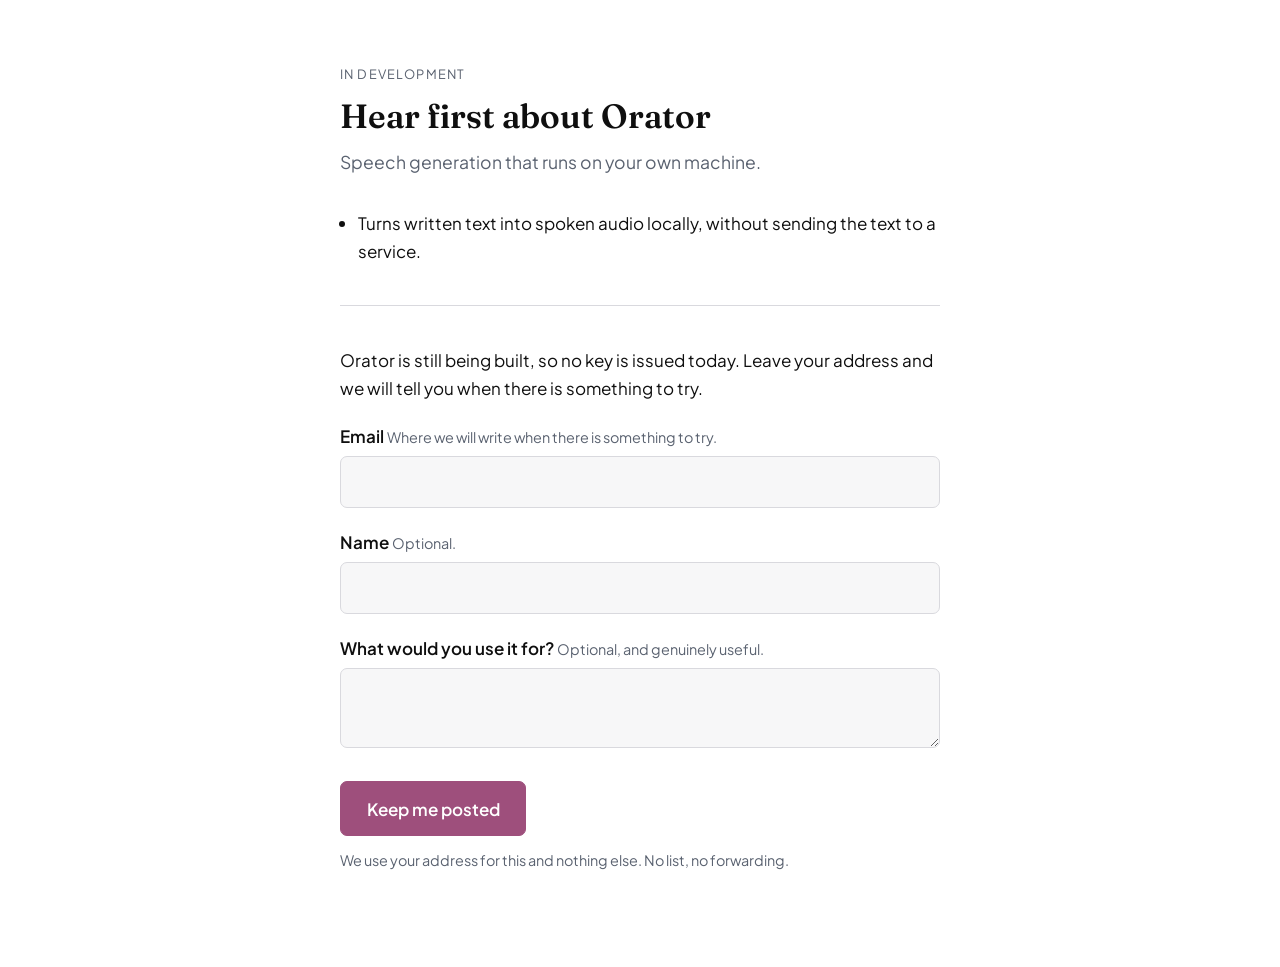
==== beta/index.html @ ea709037 "Beta pages, the consulting block, and attributions that match the build Beta access, one page per pr" ====
<!doctype html>
<html lang="en">
<head>
<meta charset="utf-8">
<meta name="viewport" content="width=device-width, initial-scale=1">
<!-- Unlisted by design: reachable only to someone given the link. -->
<meta name="robots" content="noindex, nofollow">
<title>Orator beta access</title>
<link rel="preconnect" href="https://fonts.googleapis.com">
<link rel="preconnect" href="https://fonts.gstatic.com" crossorigin>
<link href="https://fonts.googleapis.com/css2?family=Plus+Jakarta+Sans:ital,wght@0,400;0,600;0,700&family=Fraunces:ital,opsz,wght,SOFT@0,9..144,400,0;0,9..144,600,0&display=swap" rel="stylesheet">
<style>
  :root {
    --accent: #9E4F7C;
    --text: #0F0F0F; --muted: #5A6270; --bg: #FFFFFF;
    --surface: #F7F7F8; --border: #D9D9DE;
    --font: 'Plus Jakarta Sans', -apple-system, BlinkMacSystemFont, sans-serif;
    --display: 'Fraunces', Georgia, serif;
  }
  @media (prefers-color-scheme: dark) {
    :root { --text:#F2F0F6; --muted:#B6BCC6; --bg:#141419; --surface:#1E1E25; --border:#33333D; }
  }
  * { box-sizing: border-box; }
  body { margin:0; background:var(--bg); color:var(--text); font:400 17px/1.65 var(--font); }
  .skip { position:absolute; left:-9999px; }
  .skip:focus { left:1rem; top:1rem; position:fixed; background:var(--bg); color:var(--text);
                padding:.75rem 1rem; border:2px solid var(--accent); border-radius:6px; z-index:10; }
  main { max-width: 640px; margin:0 auto; padding: 4rem 1.25rem 5rem; }
  .eyebrow { font-size:.8rem; letter-spacing:.09em; text-transform:uppercase;
             color:var(--muted); margin:0 0 .75rem; }
  h1 { font-family:var(--display); font-size:2.1rem; line-height:1.15; margin:0 0 .75rem; font-weight:600; }
  .lede { font-size:1.1rem; color:var(--muted); margin:0 0 2rem; }
  ul { padding-left:1.15rem; margin:0 0 2rem; }
  li { margin-bottom:.6rem; }
  hr { border:0; border-top:1px solid var(--border); margin:2.5rem 0; }
  label { display:block; font-weight:600; margin:1.25rem 0 .35rem; }
  .hint { font-weight:400; color:var(--muted); font-size:.9rem; }
  input, textarea, select { width:100%; padding:.7rem .8rem; font:inherit; color:inherit;
    background:var(--surface); border:1px solid var(--border); border-radius:7px; }
  input:focus-visible, textarea:focus-visible, select:focus-visible, button:focus-visible {
    outline:3px solid var(--accent); outline-offset:2px; }
  textarea { min-height:5rem; resize:vertical; }
  button { margin-top:1.6rem; padding:.8rem 1.6rem; font:inherit; font-weight:600;
    border:1px solid var(--accent); border-radius:7px; background:var(--accent); color:#fff; cursor:pointer; }
  .fine { color:var(--muted); font-size:.9rem; margin-top:.8rem; }
  .hp { position:absolute; left:-9999px; width:1px; height:1px; overflow:hidden; }
  .msg { padding:.9rem 1rem; border:1px solid var(--accent); border-radius:7px; margin-bottom:1.5rem; }
  [hidden] { display:none !important; }
</style>
</head>
<body>
<a class="skip" href="#form">Skip to the form</a>
<main>
  <p class="eyebrow">In development</p>
  <h1>Hear first about Orator</h1>
  <p class="lede">Speech generation that runs on your own machine.</p>

  <ul>
    <li>Turns written text into spoken audio locally, without sending the text to a service.</li>
  </ul>

  <hr>

  <p id="ask">Orator is still being built, so no key is issued today. Leave your address and we will tell you when there is something to try.</p>

  <div class="msg" id="done" role="status" hidden></div>

  <form id="form" novalidate>
    <label for="email">Email
      <span class="hint">Where we will write when there is something to try.</span></label>
    <input id="email" name="email" type="email" required autocomplete="email">

    <label for="name">Name <span class="hint">Optional.</span></label>
    <input id="name" name="name" autocomplete="name">

    <label for="use">What would you use it for?
      <span class="hint">Optional, and genuinely useful.</span></label>
    <textarea id="use" name="use" maxlength="400"></textarea>

    <div class="hp" aria-hidden="true">
      <label for="company">Company</label>
      <input id="company" name="company" tabindex="-1" autocomplete="off">
    </div>

    <button type="submit" id="go">Keep me posted</button>
    <p class="fine">We use your address for this and nothing else. No list, no forwarding.</p>
  </form>
</main>
<script>
  var form = document.getElementById('form');
  var done = document.getElementById('done');
  var ask  = document.getElementById('ask');
  var go   = document.getElementById('go');
  form.addEventListener('submit', function (e) {
    e.preventDefault();
    var email = document.getElementById('email');
    if (!email.value || email.value.indexOf('@') < 1) {
      done.hidden = false; done.textContent = 'That email address does not look right.';
      email.focus(); return;
    }
    go.disabled = true; go.textContent = 'Sending...';
    var body = new URLSearchParams();
    body.set('product', 'orator');
    ['email','name','use','company'].forEach(function (k) {
      var el = document.getElementById(k); if (el) body.set(k, el.value);
    });
    fetch('https://simdad-checkout.ap-493.workers.dev/beta', { method:'POST', body: body })
      .then(function (r) {
        if (!r.ok) throw new Error(r.status);
        form.hidden = true; ask.hidden = true;
        done.hidden = false;
        done.textContent = 'Thank you. We will be in touch when there is something to try.';
        done.focus();
      })
      .catch(function () {
        go.disabled = false; go.textContent = 'Keep me posted';
        done.hidden = false;
        done.textContent = 'That did not go through. Please try again, or email ap@simdadllc.com.';
      });
  });
</script>
</body>
</html>
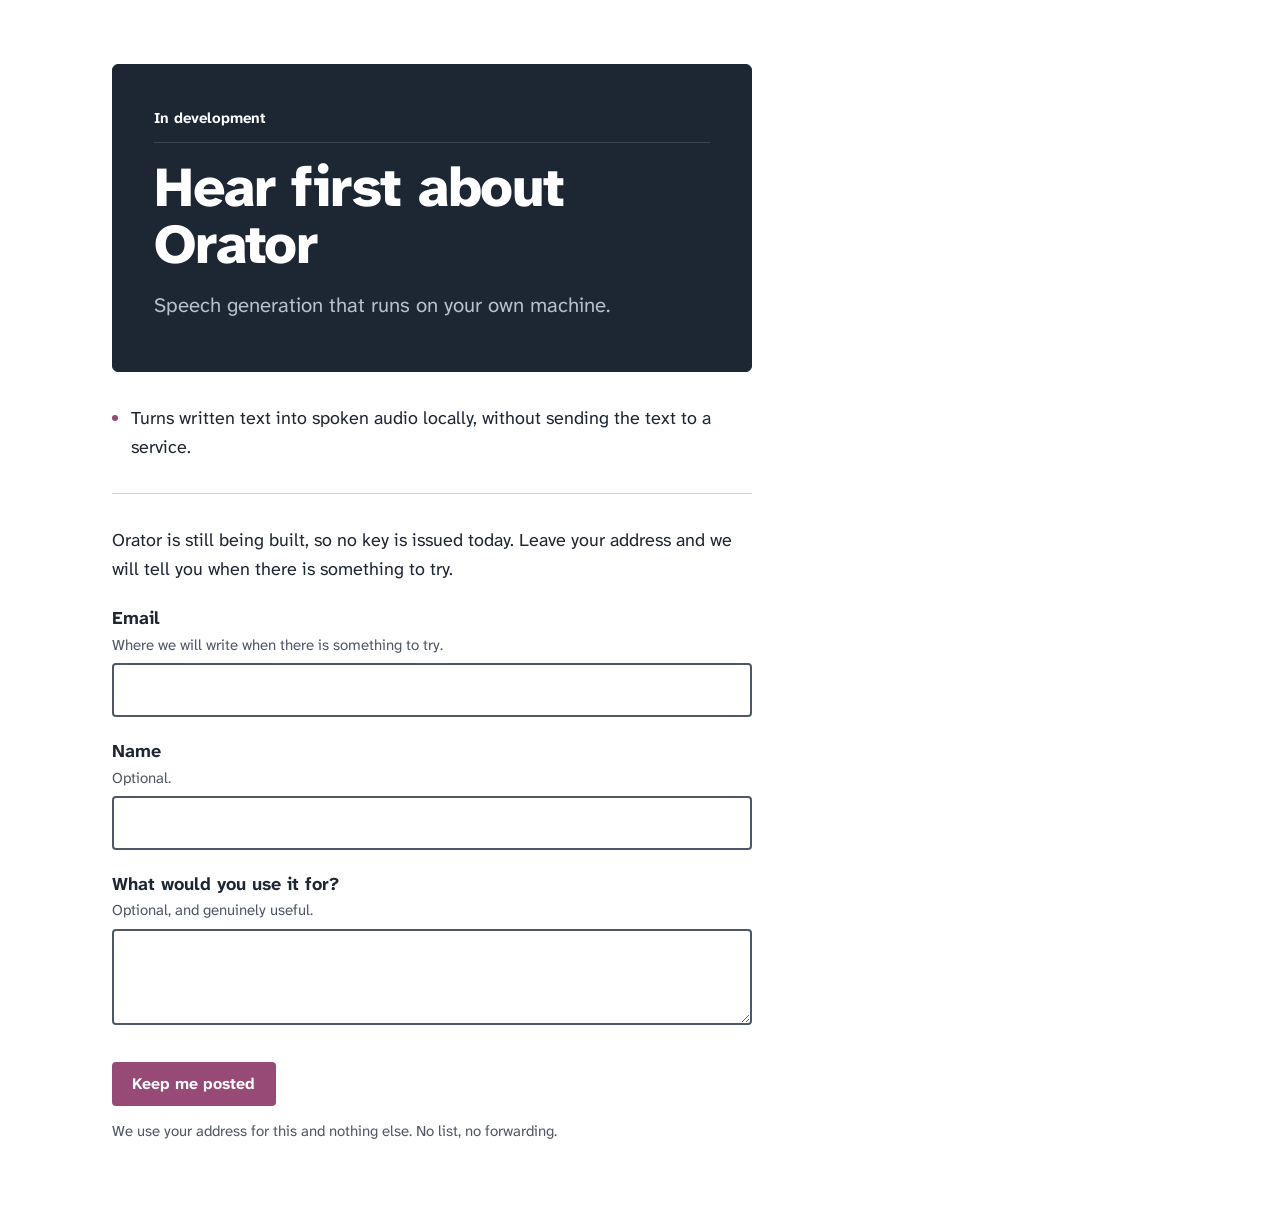
==== commit 19ece005: "Restyle against the 2026-10-15 design brief Brief: m4:/Volumes/One Touch/30-llc/SIM-DAD/site-copy/DE" ====
--- a/beta/index.html
+++ b/beta/index.html
@@ -3,57 +3,23 @@
 <head>
 <meta charset="utf-8">
 <meta name="viewport" content="width=device-width, initial-scale=1">
-<!-- Unlisted by design: reachable only to someone given the link. -->
+<!-- Linked from the product page. noindex keeps search traffic on the product page, not the form. -->
 <meta name="robots" content="noindex, nofollow">
 <title>Orator beta access</title>
-<link rel="preconnect" href="https://fonts.googleapis.com">
-<link rel="preconnect" href="https://fonts.gstatic.com" crossorigin>
-<link href="https://fonts.googleapis.com/css2?family=Plus+Jakarta+Sans:ital,wght@0,400;0,600;0,700&family=Fraunces:ital,opsz,wght,SOFT@0,9..144,400,0;0,9..144,600,0&display=swap" rel="stylesheet">
-<style>
-  :root {
-    --accent: #9E4F7C;
-    --text: #0F0F0F; --muted: #5A6270; --bg: #FFFFFF;
-    --surface: #F7F7F8; --border: #D9D9DE;
-    --font: 'Plus Jakarta Sans', -apple-system, BlinkMacSystemFont, sans-serif;
-    --display: 'Fraunces', Georgia, serif;
-  }
-  @media (prefers-color-scheme: dark) {
-    :root { --text:#F2F0F6; --muted:#B6BCC6; --bg:#141419; --surface:#1E1E25; --border:#33333D; }
-  }
-  * { box-sizing: border-box; }
-  body { margin:0; background:var(--bg); color:var(--text); font:400 17px/1.65 var(--font); }
-  .skip { position:absolute; left:-9999px; }
-  .skip:focus { left:1rem; top:1rem; position:fixed; background:var(--bg); color:var(--text);
-                padding:.75rem 1rem; border:2px solid var(--accent); border-radius:6px; z-index:10; }
-  main { max-width: 640px; margin:0 auto; padding: 4rem 1.25rem 5rem; }
-  .eyebrow { font-size:.8rem; letter-spacing:.09em; text-transform:uppercase;
-             color:var(--muted); margin:0 0 .75rem; }
-  h1 { font-family:var(--display); font-size:2.1rem; line-height:1.15; margin:0 0 .75rem; font-weight:600; }
-  .lede { font-size:1.1rem; color:var(--muted); margin:0 0 2rem; }
-  ul { padding-left:1.15rem; margin:0 0 2rem; }
-  li { margin-bottom:.6rem; }
-  hr { border:0; border-top:1px solid var(--border); margin:2.5rem 0; }
-  label { display:block; font-weight:600; margin:1.25rem 0 .35rem; }
-  .hint { font-weight:400; color:var(--muted); font-size:.9rem; }
-  input, textarea, select { width:100%; padding:.7rem .8rem; font:inherit; color:inherit;
-    background:var(--surface); border:1px solid var(--border); border-radius:7px; }
-  input:focus-visible, textarea:focus-visible, select:focus-visible, button:focus-visible {
-    outline:3px solid var(--accent); outline-offset:2px; }
-  textarea { min-height:5rem; resize:vertical; }
-  button { margin-top:1.6rem; padding:.8rem 1.6rem; font:inherit; font-weight:600;
-    border:1px solid var(--accent); border-radius:7px; background:var(--accent); color:#fff; cursor:pointer; }
-  .fine { color:var(--muted); font-size:.9rem; margin-top:.8rem; }
-  .hp { position:absolute; left:-9999px; width:1px; height:1px; overflow:hidden; }
-  .msg { padding:.9rem 1rem; border:1px solid var(--accent); border-radius:7px; margin-bottom:1.5rem; }
-  [hidden] { display:none !important; }
-</style>
+<link rel="icon" type="image/svg+xml" href="/img/logo.svg">
+<link rel="stylesheet" href="/css/site.css">
 </head>
 <body>
 <a class="skip" href="#form">Skip to the form</a>
-<main>
-  <p class="eyebrow">In development</p>
-  <h1>Hear first about Orator</h1>
-  <p class="lede">Speech generation that runs on your own machine.</p>
+<main class="wrap page">
+  <div class="beta">
+  <div class="slide">
+    <div class="slide-head"><span>In development</span></div>
+    <div class="slide-body">
+      <h1>Hear first about Orator</h1>
+      <p class="slide-sub">Speech generation that runs on your own machine.</p>
+    </div>
+  </div>
 
   <ul>
     <li>Turns written text into spoken audio locally, without sending the text to a service.</li>
@@ -65,7 +31,7 @@
 
   <div class="msg" id="done" role="status" hidden></div>
 
-  <form id="form" novalidate>
+  <form id="form" class="beta-form" novalidate>
     <label for="email">Email
       <span class="hint">Where we will write when there is something to try.</span></label>
     <input id="email" name="email" type="email" required autocomplete="email">
@@ -85,6 +51,7 @@
     <button type="submit" id="go">Keep me posted</button>
     <p class="fine">We use your address for this and nothing else. No list, no forwarding.</p>
   </form>
+  </div>
 </main>
 <script>
   var form = document.getElementById('form');
--- a/css/site.css
+++ b/css/site.css
@@ -0,0 +1,376 @@
+/* Orator site styles. Restyle 2026-10-15 against the design brief
+   (m4:/Volumes/One Touch/30-llc/SIM-DAD/site-copy/DESIGN-BRIEFS-2026-10-15.md, section 5).
+   The page is a presenter view: slides on the classroom screen, the script beside them,
+   and a narration track under the opening slide. */
+
+/* Atkinson Hyperlegible Next, self-hosted (@fontsource-variable 5.3.0, OFL; see /fonts/). */
+@font-face {
+  font-family: "Atkinson Hyperlegible Next";
+  font-style: normal;
+  font-weight: 200 800;
+  font-display: swap;
+  src: url("/fonts/atkinson-hyperlegible-next-latin-wght-normal.woff2") format("woff2");
+}
+@font-face {
+  font-family: "Atkinson Hyperlegible Next";
+  font-style: italic;
+  font-weight: 200 800;
+  font-display: swap;
+  src: url("/fonts/atkinson-hyperlegible-next-latin-wght-italic.woff2") format("woff2");
+}
+
+:root {
+  color-scheme: light dark;
+  --slate: #1D2633;       /* the classroom screen */
+  --paper: #FFFFFF;       /* the script page */
+  --ink: #1D2633;         /* script text is set in the screen's slate */
+  --track: #E6E9EE;       /* the timeline lane */
+  --tick: #8A93A0;
+  --signal: #CC79A7;      /* Orator's wordmark color: waveform, playhead, accents on slate */
+  --signal-ink: #964A75;  /* text-safe signal on paper */
+  --signal-ink-h: #7B3E61;
+  --on-signal-ink: #FFFFFF;
+  --muted: #4F5866;
+  --rule: #CDD2D9;
+  --screen-text: #FFFFFF;
+  --screen-muted: #B7C0CC;
+  --screen-edge: #1D2633;
+  --font: "Atkinson Hyperlegible Next", "Segoe UI", system-ui, sans-serif;
+  --measure: 62ch;
+  --wide: 1120px;
+}
+@media (prefers-color-scheme: dark) {
+  :root {
+    --paper: #0F1319;
+    --ink: #E8ECF1;
+    --track: #1A2029;
+    --tick: #5D6878;
+    --signal-ink: #E4A9CA;
+    --signal-ink-h: #F0C6DD;
+    --on-signal-ink: #1D2633;
+    --muted: #A9B2BF;
+    --rule: #2C3440;
+    --screen-edge: #3A4555;
+  }
+}
+
+*, *::before, *::after { box-sizing: border-box; }
+html { -webkit-text-size-adjust: 100%; }
+body {
+  margin: 0;
+  background: var(--paper);
+  color: var(--ink);
+  font-family: var(--font);
+  font-size: 1.125rem;
+  line-height: 1.6;
+  font-variant-numeric: lining-nums;
+  -webkit-font-smoothing: antialiased;
+}
+img, video, svg { display: block; max-width: 100%; }
+h1, h2, h3, p, ul, ol, blockquote { margin: 0; }
+a { color: var(--signal-ink); text-decoration: underline; text-decoration-thickness: 1px; text-underline-offset: 0.18em; }
+a:hover { color: var(--signal-ink-h); text-decoration-thickness: 2px; }
+:focus-visible { outline: 3px solid var(--signal-ink); outline-offset: 3px; border-radius: 2px; }
+
+.skip {
+  position: absolute; left: -9999px; top: 0;
+}
+.skip:focus {
+  left: 1rem; top: 1rem; position: fixed; z-index: 200;
+  background: var(--paper); color: var(--ink);
+  padding: 0.6rem 1rem; border: 2px solid var(--signal-ink);
+}
+
+.wrap { max-width: var(--wide); margin: 0 auto; padding: 0 1.25rem; }
+@media (min-width: 768px) { .wrap { padding: 0 2rem; } }
+
+/* ── Nav ──────────────────────────────────────────────── */
+.nav {
+  position: sticky; top: 0; z-index: 100;
+  background: var(--paper);
+  border-bottom: 1px solid transparent;
+  transition: border-color 0.15s;
+}
+.nav.scrolled { border-color: var(--rule); }
+.nav-inner {
+  max-width: var(--wide); margin: 0 auto; padding: 0 1.25rem;
+  height: 64px; display: flex; align-items: center; justify-content: space-between; gap: 1rem;
+}
+@media (min-width: 768px) { .nav-inner { padding: 0 2rem; } }
+.nav-brand { display: block; text-decoration: none; }
+.nav-wordmark { height: 32px; width: auto; }
+
+/* ── Buttons ──────────────────────────────────────────── */
+.btn, .wl-submit, .beta-form button {
+  display: inline-flex; align-items: center; justify-content: center;
+  min-height: 44px; padding: 0.55rem 1.15rem;
+  font: 700 1rem/1.2 var(--font);
+  color: var(--on-signal-ink); background: var(--signal-ink);
+  border: 2px solid var(--signal-ink); border-radius: 4px;
+  text-decoration: none; cursor: pointer;
+  transition: background-color 0.12s, border-color 0.12s;
+}
+.btn:hover, .wl-submit:hover:not(:disabled), .beta-form button:hover:not(:disabled) {
+  color: var(--on-signal-ink); background: var(--signal-ink-h); border-color: var(--signal-ink-h);
+}
+.btn:active, .wl-submit:active, .beta-form button:active { transform: translateY(1px); }
+.wl-submit:disabled, .beta-form button:disabled { opacity: 0.6; cursor: progress; }
+
+/* ── The slide (classroom screen) ─────────────────────── */
+.slide {
+  position: relative;
+  display: flex; flex-direction: column;
+  background: var(--slate); color: var(--screen-text);
+  border: 1px solid var(--screen-edge);
+  border-radius: 6px;
+  padding: 1.25rem 1.25rem 1.5rem;
+}
+@media (min-width: 768px) {
+  .slide { aspect-ratio: 16 / 9; padding: clamp(1.5rem, 3.2vw, 3rem); }
+}
+.slide-head {
+  display: flex; flex-wrap: wrap; column-gap: 1.5rem; row-gap: 0.15rem;
+  font-size: 0.9375rem; color: var(--screen-muted);
+  padding-bottom: 0.75rem; border-bottom: 1px solid #3A4555;
+}
+.slide-head span:first-child { color: var(--screen-text); font-weight: 700; }
+.slide-body { flex: 1; display: flex; flex-direction: column; justify-content: center; padding: 2rem 0 0.5rem; }
+.slide h1 {
+  font-weight: 800;
+  font-size: clamp(2.5rem, 7.2vw, 5.25rem);
+  line-height: 1.02;
+  letter-spacing: -0.02em;
+  max-width: 14ch;
+}
+.slide-sub {
+  margin-top: 1.5rem;
+  display: flex; flex-direction: column; gap: 0.1rem;
+  font-size: clamp(1.0625rem, 1.6vw, 1.375rem);
+  color: var(--screen-muted);
+}
+.slide-sub span:first-child { color: var(--screen-text); }
+
+/* The narration track under the opening slide. Decorative: it carries no text. */
+.track {
+  position: relative;
+  margin-top: 0.75rem;
+  background: var(--track);
+  border-radius: 4px;
+  padding: 0.85rem 0.85rem 0.6rem;
+  overflow: hidden;
+}
+.track-clips { display: flex; gap: 6px; height: 44px; }
+.track-clip { flex: var(--w) 1 0; min-width: 0; color: var(--signal); }
+.track-clip svg { width: 100%; height: 44px; }
+.track-ruler {
+  margin-top: 0.5rem; height: 8px;
+  background-image: repeating-linear-gradient(to right, var(--tick) 0 1px, transparent 1px 24px);
+}
+.playhead {
+  position: absolute; top: 0; bottom: 0; left: 0.85rem; width: 2px;
+  background: var(--slate);
+  animation: playhead 3.2s cubic-bezier(0.45, 0, 0.25, 1) 0.4s both;
+}
+.playhead::before {
+  content: ""; position: absolute; top: 0; left: -5px;
+  border: 6px solid transparent; border-top: 8px solid var(--slate);
+}
+@media (prefers-color-scheme: dark) {
+  .playhead { background: var(--signal-ink); }
+  .playhead::before { border-top-color: var(--signal-ink); }
+}
+@keyframes playhead {
+  from { left: 0.85rem; }
+  to   { left: calc(100% - 0.85rem - 2px); }
+}
+@media (prefers-reduced-motion: reduce) {
+  .playhead { animation: none; left: calc(100% - 0.85rem - 2px); }
+}
+
+/* ── Opening and script ───────────────────────────────── */
+.opening { padding-top: 1.5rem; }
+.script { max-width: var(--measure); }
+.script p + p { margin-top: 1.1rem; }
+.script strong { font-weight: 800; }
+.lede-block { padding: 3rem 0 1rem; }
+.lede { font-size: clamp(1.25rem, 2vw, 1.4375rem); line-height: 1.5; }
+.lede + p { margin-top: 1.4rem; }
+
+.part {
+  display: grid; gap: 1.5rem;
+  padding: 3.5rem 0;
+  border-top: 1px solid var(--rule);
+}
+.part:first-of-type { border-top: 0; }
+@media (min-width: 960px) {
+  .part { grid-template-columns: minmax(0, 5fr) minmax(0, 7fr); gap: 3.5rem; align-items: start; padding: 4.5rem 0; }
+  .part .slide { position: sticky; top: 88px; }
+}
+.part .slide { padding: 1.25rem 1.4rem; }
+@media (max-width: 959px) { .part .slide { aspect-ratio: auto; } }
+@media (min-width: 768px) { .part .slide { padding: 1.5rem 1.75rem; } }
+.part .slide-no { font-size: 0.9375rem; color: var(--screen-muted); padding-bottom: 0.6rem; border-bottom: 1px solid #3A4555; }
+.part .slide h2 {
+  flex: 1; display: flex; align-items: center;
+  padding-top: 1rem;
+  font-weight: 800; font-size: clamp(1.75rem, 3vw, 2.375rem); line-height: 1.08; letter-spacing: -0.015em;
+}
+.part .script { padding-top: 0.25rem; }
+
+/* The pull quote, set as a burned-in caption: the narration made visible. */
+.caption {
+  margin: 1rem 0 0; padding: 4rem 0;
+  border-top: 1px solid var(--rule); border-bottom: 1px solid var(--rule);
+  text-align: center;
+}
+.caption blockquote {
+  display: inline;
+  font-size: clamp(1.375rem, 3vw, 2.125rem); font-weight: 700; line-height: 1.6;
+  background: #000000; color: #FFFFFF;
+  padding: 0.2em 0.55em;
+  box-shadow: 0 0 0 1px var(--screen-edge);
+  -webkit-box-decoration-break: clone; box-decoration-break: clone;
+}
+
+/* End card: the credits after the last slide. */
+.endcard {
+  display: flex; align-items: center; gap: 1.25rem;
+  padding: 3rem 0;
+}
+.endcard img { width: 72px; height: 72px; border-radius: 50%; object-fit: cover; }
+.endcard-lines { display: flex; flex-direction: column; font-size: 0.9375rem; color: var(--muted); line-height: 1.45; }
+.endcard-lines span:first-child { color: var(--ink); font-weight: 700; }
+
+/* ── Pricing: two ruled rows, like a render settings sheet ── */
+.pricing { padding: 4rem 0 1rem; border-top: 1px solid var(--rule); }
+.price-row {
+  display: grid; gap: 0.5rem 2rem;
+  padding: 1.75rem 0; border-bottom: 1px solid var(--rule);
+}
+@media (min-width: 768px) {
+  .price-row { grid-template-columns: 16rem minmax(0, 1fr); }
+}
+.price-label { display: flex; flex-direction: column; }
+.price-label span:first-child { font-weight: 800; font-size: 1.25rem; }
+.price-label span + span { color: var(--muted); font-size: 0.9375rem; }
+.price {
+  font-weight: 800; font-size: clamp(2.75rem, 5vw, 3.5rem); line-height: 1;
+  font-variant-numeric: tabular-nums; letter-spacing: -0.02em; margin-top: 0.75rem;
+}
+.price sup { font-size: 0.45em; vertical-align: 0.9em; font-weight: 700; padding-right: 0.05em; }
+.price-detail { max-width: var(--measure); }
+.price-detail > * + * { margin-top: 0.75rem; }
+.terms { list-style: none; padding: 0; display: flex; flex-wrap: wrap; gap: 0.35rem 0.5rem; }
+.terms li {
+  font-size: 0.9375rem; padding: 0.2rem 0.6rem; border: 1px solid var(--rule); border-radius: 4px;
+}
+.features { padding-left: 1.2rem; }
+.features li + li { margin-top: 0.3rem; }
+.features li::marker { color: var(--signal-ink); }
+
+/* ── Waitlist ─────────────────────────────────────────── */
+.waitlist { padding: 4rem 0 5rem; }
+.waitlist h2 { font-weight: 800; font-size: clamp(2rem, 4vw, 2.75rem); line-height: 1.1; margin-bottom: 1rem; }
+.waitlist-intro { max-width: var(--measure); color: var(--muted); margin-bottom: 2rem; }
+.wl-form { max-width: 34rem; display: grid; gap: 1.25rem; }
+.wl-field { display: grid; gap: 0.4rem; }
+.wl-field > label { font-weight: 700; }
+.wl-field label span { font-weight: 400; color: var(--muted); }
+.wl-field input[type="email"], .beta-form input, .beta-form textarea {
+  width: 100%; min-height: 48px; padding: 0.65rem 0.8rem;
+  font: inherit; color: var(--ink); background: var(--paper);
+  border: 2px solid var(--muted); border-radius: 4px;
+}
+.wl-field input[type="email"]:focus-visible, .beta-form input:focus-visible, .beta-form textarea:focus-visible {
+  outline: 3px solid var(--signal-ink); outline-offset: 1px; border-color: var(--ink);
+}
+.wl-field input::placeholder { color: var(--muted); opacity: 1; }
+.radio-row label { display: inline-flex; align-items: center; gap: 0.5rem; font-weight: 400; }
+.radio-row input[type="radio"] { width: 1.15rem; height: 1.15rem; accent-color: var(--signal-ink); }
+.wl-submit { justify-self: start; }
+.wl-fine { font-size: 0.9375rem; color: var(--muted); }
+.wl-success { display: none; max-width: 34rem; padding: 1rem 1.25rem; border: 2px solid var(--signal-ink); border-radius: 4px; margin-bottom: 1.5rem; }
+.wl-success.visible { display: block; }
+.wl-success h3 { font-size: 1.125rem; font-weight: 800; margin-bottom: 0.25rem; }
+.wl-success p { color: var(--muted); }
+.wl-error { display: none; color: var(--ink); font-weight: 700; padding-left: 0.75rem; border-left: 4px solid var(--signal-ink); }
+.wl-error.visible { display: block; }
+
+/* ── Practice, open source, footer ────────────────────── */
+.practice { border-top: 1px solid var(--rule); padding: 4rem 0; }
+.practice-inner { max-width: var(--measure); }
+.practice-label { font-size: 1rem; color: var(--muted); margin-bottom: 0.5rem; }
+.practice h2 { font-weight: 800; font-size: clamp(1.625rem, 3vw, 2rem); line-height: 1.15; margin-bottom: 1rem; }
+.practice p + p { margin-top: 1rem; }
+.practice-cta { color: var(--muted); }
+
+.oss { border-top: 1px solid var(--rule); padding: 3rem 0; }
+.oss h2 { font-size: 1.125rem; font-weight: 800; margin-bottom: 0.4rem; }
+.oss-sub { font-size: 0.9375rem; color: var(--muted); max-width: var(--measure); margin-bottom: 1.25rem; }
+.oss-grid { display: flex; flex-wrap: wrap; gap: 0.5rem; }
+.oss-item {
+  display: inline-flex; gap: 0.5rem; align-items: baseline;
+  padding: 0.35rem 0.7rem; min-height: 36px;
+  font-size: 0.9375rem; color: var(--muted); text-decoration: none;
+  border: 1px solid var(--rule); border-radius: 4px;
+}
+.oss-item:hover { color: var(--ink); border-color: var(--muted); }
+.oss-item-name { font-weight: 700; color: var(--ink); }
+
+.footer { border-top: 1px solid var(--rule); padding: 2.5rem 0 3rem; font-size: 0.9375rem; }
+.footer-inner { display: flex; flex-wrap: wrap; justify-content: space-between; gap: 1.5rem; }
+.footer-brand { font-weight: 800; font-size: 1.125rem; }
+.footer-sub { color: var(--muted); }
+.footer-links { display: flex; flex-wrap: wrap; gap: 0.5rem 1.5rem; align-items: center; }
+.footer-links a { color: var(--ink); }
+.footer-copy { margin-top: 1.5rem; color: var(--muted); font-size: 0.875rem; }
+
+/* ── Secondary pages (beta, release log) ─────────────── */
+.page { padding-top: 2.5rem; padding-bottom: 4rem; }
+.page-head { display: flex; justify-content: space-between; align-items: center; gap: 1rem; padding: 1.5rem 0 0; }
+.page-head img { height: 32px; width: auto; }
+.page .slide { margin: 1.5rem 0 2rem; }
+@media (min-width: 768px) { .page .slide { aspect-ratio: auto; min-height: 12rem; } }
+.page .slide h1 { font-size: clamp(2.25rem, 5vw, 3.5rem); max-width: 18ch; }
+.page .slide .slide-body { padding-top: 1rem; }
+.page .slide-sub { margin-top: 1rem; }
+.status { font-size: 0.9375rem; color: var(--screen-muted); }
+
+/* Beta form */
+.beta { max-width: 40rem; }
+.beta ul { padding-left: 1.2rem; margin-bottom: 1.5rem; }
+.beta ul li::marker { color: var(--signal-ink); }
+.beta hr { border: 0; border-top: 1px solid var(--rule); margin: 2rem 0; }
+.beta-form label { display: block; font-weight: 700; margin: 1.25rem 0 0.4rem; }
+.beta-form .hint { display: block; font-weight: 400; color: var(--muted); font-size: 0.9375rem; }
+.beta-form textarea { min-height: 6rem; resize: vertical; }
+.beta-form button { margin-top: 1.75rem; }
+.fine { color: var(--muted); font-size: 0.9375rem; margin-top: 0.85rem; }
+.hp { position: absolute; left: -9999px; width: 1px; height: 1px; overflow: hidden; }
+.msg { padding: 0.9rem 1rem; border: 2px solid var(--signal-ink); border-radius: 4px; margin-bottom: 1.5rem; }
+[hidden] { display: none !important; }
+
+/* Release log: entries sit on a vertical timeline track */
+.log { position: relative; margin: 1rem 0 3rem; padding-left: 2.25rem; max-width: var(--measure); }
+.log::before {
+  content: ""; position: absolute; left: 0; top: 0.4rem; bottom: 0; width: 14px;
+  background: var(--track);
+  background-image: repeating-linear-gradient(to bottom, var(--tick) 0 1px, transparent 1px 18px);
+  background-size: 6px 100%; background-repeat: no-repeat; background-position: 4px 0;
+  border-radius: 3px;
+}
+.rel { position: relative; padding-bottom: 2rem; }
+.rel::before {
+  content: ""; position: absolute; left: -2.25rem; top: 0.45rem; width: 14px; height: 14px;
+  background: var(--signal); border-radius: 2px;
+}
+.ver .name { font-weight: 800; font-size: 1.25rem; }
+.summary { margin-top: 0.5rem; }
+ul.hi { margin-top: 0.85rem; padding-left: 1.2rem; color: var(--muted); }
+ul.hi li::marker { color: var(--signal-ink); }
+.log-intro { max-width: var(--measure); }
+.log-intro p + p { margin-top: 0.75rem; }
+.log-intro .note { color: var(--muted); font-size: 0.9375rem; }
+.wl-set { border: 0; padding: 0; margin: 0; }
+.wl-set legend { font-weight: 700; padding: 0; margin-bottom: 0.4rem; }
+.wl-set legend span { font-weight: 400; color: var(--muted); }
